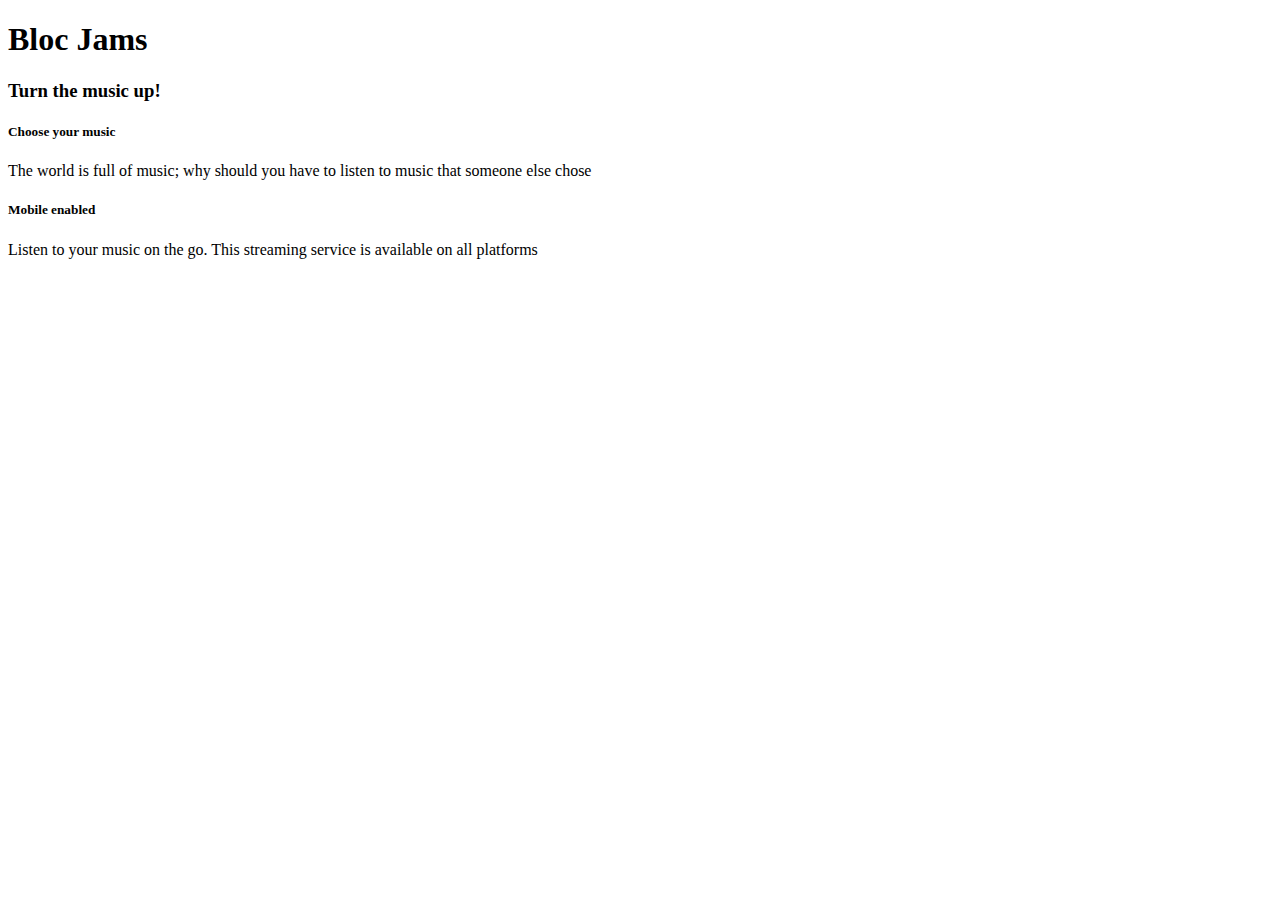
==== index.html @ 8df7ac08 "assignment 2" ====
<!DOCTYPE html>
<html>
  <head>
  <title>Bloc Jams</title>
  </head>
  <body>
    <nav>   <!-- navigation bar -->
    </nav>
    <section>   <!-- hero content -->
        <h1>Bloc Jams</h1>
        <h3>Turn the music up!</h3>
    </section>
    <section>   <!-- selling points -->
      <section>
         <h5>Choose your music</h5>
        <p>The world is full of music; why should you have to listen to music that someone else chose</p>
      </section>
      <section>
          <h5>Mobile enabled</h5>
          <p>Listen to your music on the go. This streaming service is available on all platforms</p>
      </section>
    </section>
  </body>
</html>
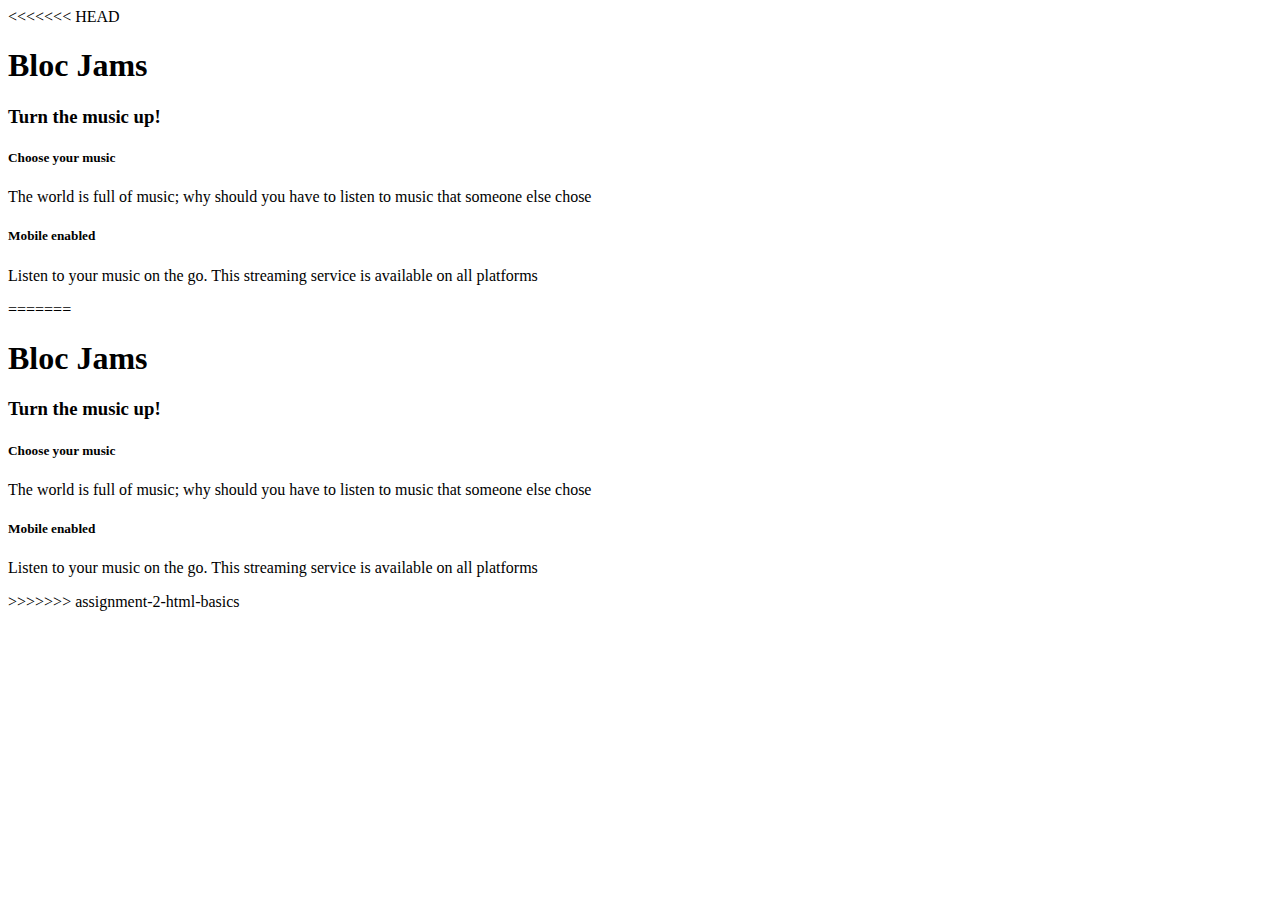
==== commit 7f5dc179: "index.html" ====
--- a/index.html
+++ b/index.html
@@ -4,6 +4,24 @@
   <title>Bloc Jams</title>
   </head>
   <body>
+<<<<<<< HEAD
+    <div>   <!-- navigation bar -->
+    </div>
+    <div>   <!-- hero content -->
+        <h1>Bloc Jams</h1>
+        <h3>Turn the music up!</h3>
+    </div>
+    <div>   <!-- selling points -->
+      <div>
+         <h5>Choose your music</h5>
+        <p>The world is full of music; why should you have to listen to music that someone else chose</p>
+      </div>
+      <div>
+          <h5>Mobile enabled</h5>
+          <p>Listen to your music on the go. This streaming service is available on all platforms</p>
+      </div>
+    <div>
+=======
     <nav>   <!-- navigation bar -->
     </nav>
     <section>   <!-- hero content -->
@@ -20,5 +38,6 @@
           <p>Listen to your music on the go. This streaming service is available on all platforms</p>
       </section>
     </section>
+>>>>>>> assignment-2-html-basics
   </body>
 </html>
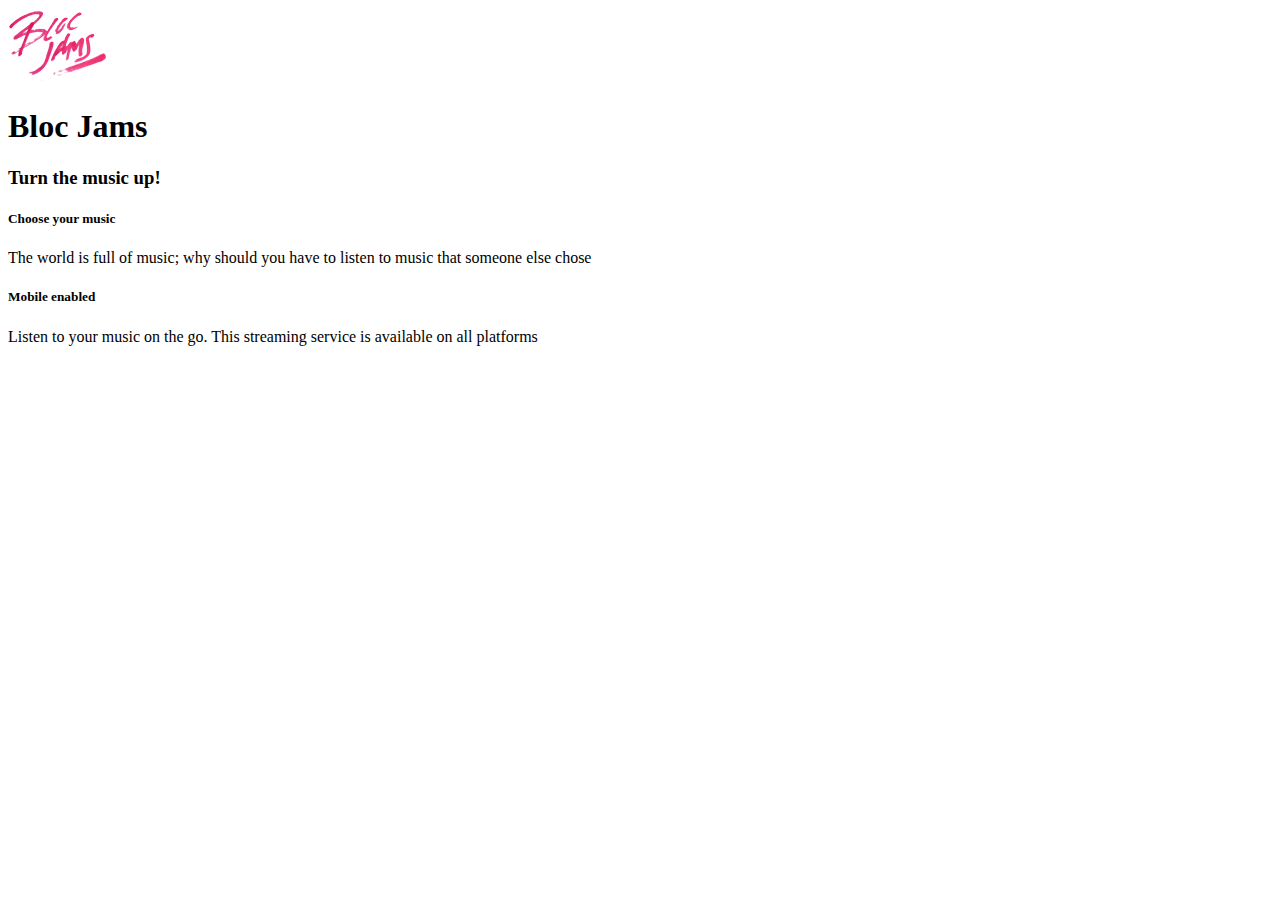
==== commit 5ff26874: "checkpoint 6" ====
--- a/index.html
+++ b/index.html
@@ -1,17 +1,23 @@
 <!DOCTYPE html>
 <html>
   <head>
-  <title>Bloc Jams</title>
+    <title>Bloc Jams</title>
+      <link rel="stylesheet" type="text/css" href="http://fonts.googleapis.com/css?family=Open+Sans:400,800,600,700,300">
+      <link rel="stylesheet" type="text/css" href="http://code.ionicframework.com/ionicons/2.0.1/css/ionicons.min.css">
+      <link rel="stylesheet" type="text/css" href="styles/normalize.css">
+      <link rel="stylesheet" type="text/css" href="styles/main.css">
   </head>
   <body>
-<<<<<<< HEAD
-    <div>   <!-- navigation bar -->
-    </div>
-    <div>   <!-- hero content -->
+  <body class="landing">
+    <nav>   <!-- navigation bar -->
+    <nav  class="navbar"> <!-- nav bar -->
+        <img src="assets/images/bloc_jams_logo.png" alt="bloc jams logo" class="logo">
+    </nav>
+    <section>   <!-- hero content -->
         <h1>Bloc Jams</h1>
         <h3>Turn the music up!</h3>
-    </div>
-    <div>   <!-- selling points -->
+    </section>
+    <section>   <!-- selling points -->
       <div>
          <h5>Choose your music</h5>
         <p>The world is full of music; why should you have to listen to music that someone else chose</p>
@@ -21,23 +27,5 @@
           <p>Listen to your music on the go. This streaming service is available on all platforms</p>
       </div>
     <div>
-=======
-    <nav>   <!-- navigation bar -->
-    </nav>
-    <section>   <!-- hero content -->
-        <h1>Bloc Jams</h1>
-        <h3>Turn the music up!</h3>
-    </section>
-    <section>   <!-- selling points -->
-      <section>
-         <h5>Choose your music</h5>
-        <p>The world is full of music; why should you have to listen to music that someone else chose</p>
-      </section>
-      <section>
-          <h5>Mobile enabled</h5>
-          <p>Listen to your music on the go. This streaming service is available on all platforms</p>
-      </section>
-    </section>
->>>>>>> assignment-2-html-basics
   </body>
 </html>
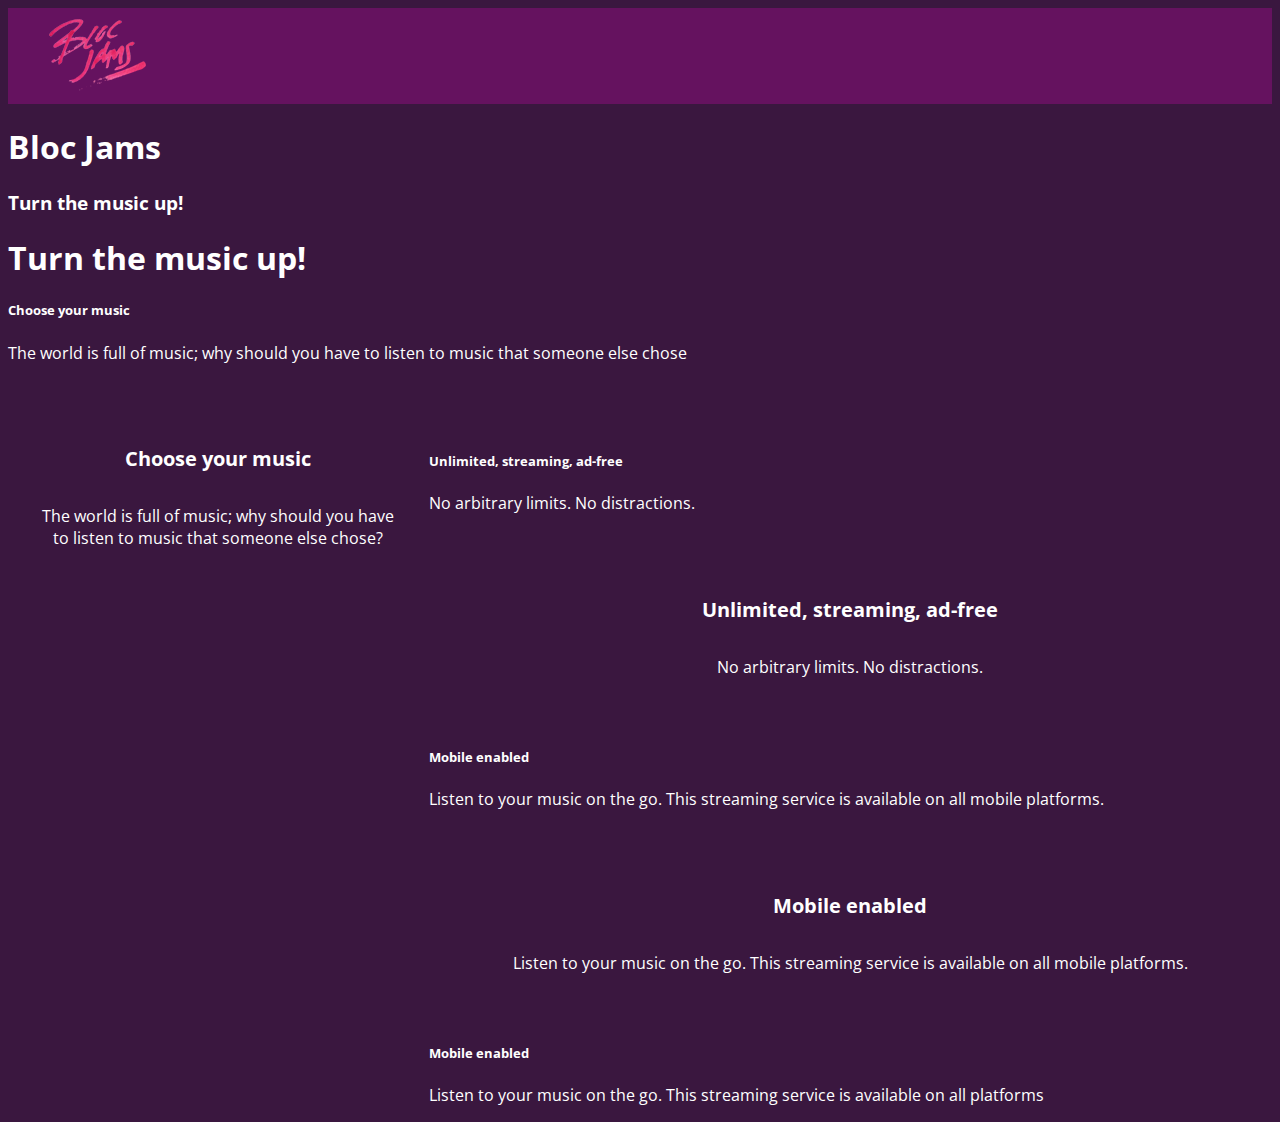
==== commit 322336e7: "styles/main.css" ====
--- a/index.html
+++ b/index.html
@@ -14,13 +14,38 @@
         <img src="assets/images/bloc_jams_logo.png" alt="bloc jams logo" class="logo">
     </nav>
     <section>   <!-- hero content -->
+    <section class="hero-conent">
         <h1>Bloc Jams</h1>
         <h3>Turn the music up!</h3>
+        <h1 class="hero-title">Turn the music up!<h1>
     </section>
     <section>   <!-- selling points -->
       <div>
          <h5>Choose your music</h5>
         <p>The world is full of music; why should you have to listen to music that someone else chose</p>
+        <section class="selling-points"> <!-- selling points -->
+                     <div class="point">
+                         <span class="ion-music-note"></span>
+                         <h5 class="point-title">Choose your music</h5>
+                         <p class="point-description">The world is full of music; why should you have to listen to music that someone else chose?</p>
+                     </div>
+                     <div>
+                         <h5>Unlimited, streaming, ad-free</h5>
+                         <p>No arbitrary limits. No distractions.</p>
+                     <div class="point">
+                         <span class="ion-radio-waves"></span>
+                         <h5 class="point-title">Unlimited, streaming, ad-free</h5>
+                         <p class="point-description">No arbitrary limits. No distractions.</p>
+                     </div>
+                     <div>
+                         <h5>Mobile enabled</h5>
+                         <p>Listen to your music on the go. This streaming service is available on all mobile platforms.</p>
+                     <div class="point">
+                         <span class="ion-iphone"></span>
+                         <h5 class="point-title">Mobile enabled</h5>
+                         <p class="point-description">Listen to your music on the go. This streaming service is available on all mobile platforms.</p>
+                     </div>
+
       </div>
       <div>
           <h5>Mobile enabled</h5>
--- a/styles/main.css
+++ b/styles/main.css
@@ -0,0 +1,77 @@
+html {
+    height: 100%; /* makes sure our HTML takes up 100% of the browser window */
+    font-size: 100%;
+}
+
+body {
+    font-family: 'Open Sans'; /* sets our font to the "Open Sans" typeface */
+    color: white;             /* sets the text color to white */
+    min-height: 100%;         /* says the height of the body must be, at minimum, 100% of the window */
+}
+
+body.landing {
+    background-color: rgb(58,23,63); /* sets the background color to an RGB value (see below) */
+}
+body.landing {
+    background-color: rgb(58,23,63);
+}
+
+.navbar {
+    padding: 0.5rem;
+    background-color: rgb(101,18,95);
+}
+
+.navbar .logo {
+    position: relative; /* positioning will be explained in a resource */
+    left: 2rem;
+}
+.hero-content {
+    position: relative; /* positioning will be explained in a resource */
+    min-height: 600px;  /* hero content element must be _at least_ 600 pixels */
+    background-image: url(../assets/images/bloc_jams_bg.jpg);
+    background-repeat: no-repeat;
+    background-position: center center;
+    background-size: cover;
+}
+.hero-content .hero-title {
+    position: absolute;             /* positioning will be explained in a resource */
+    top: 40%;                       /* positioning will be explained in a resource */
+    -webkit-transform: translateY(-50%);
+    -moz-transform: translateY(-50%);
+    -ms-transform: translateY(-50%);
+    transform: translateY(-50%);
+    width: 100%;                    /* makes sure the title inhabits the full width of its container */
+    text-align: center;             /* aligns text in the horizontal center of the element */
+    font-size: 4rem;                /* specifies the size of the font in root em units */
+    font-weight: 300;               /* makes the font thinner or lighter weight */
+    text-transform: uppercase;      /* transforms the text to be all uppercase lettering */
+    letter-spacing: 0.5rem;         /* puts 0.5 root ems worth of space between each letter */
+    text-shadow: 1px 1px 0px rgb(58,23,63); /* creates a shadow underneath the text for readability over the image */
+}
+.selling-points {
+    position: relative;
+    display: table;
+    width: 100%;
+    -webkit-box-sizing: border-box;
+    -moz-box-sizing: border-box;
+    box-sizing: border-box; /* we'll explain this in a resource */
+}
+
+.point {
+    display: table-cell;
+    position: relative;
+    width: 33.3%;
+    padding: 2rem;
+    text-align: center;
+}
+
+.point .point-title {
+    font-size: 1.25rem;
+}
+
+.ion-music-note,
+.ion-radio-waves,
+.ion-iphone {
+    color: rgb(233,50,117);
+    font-size: 5rem;
+}
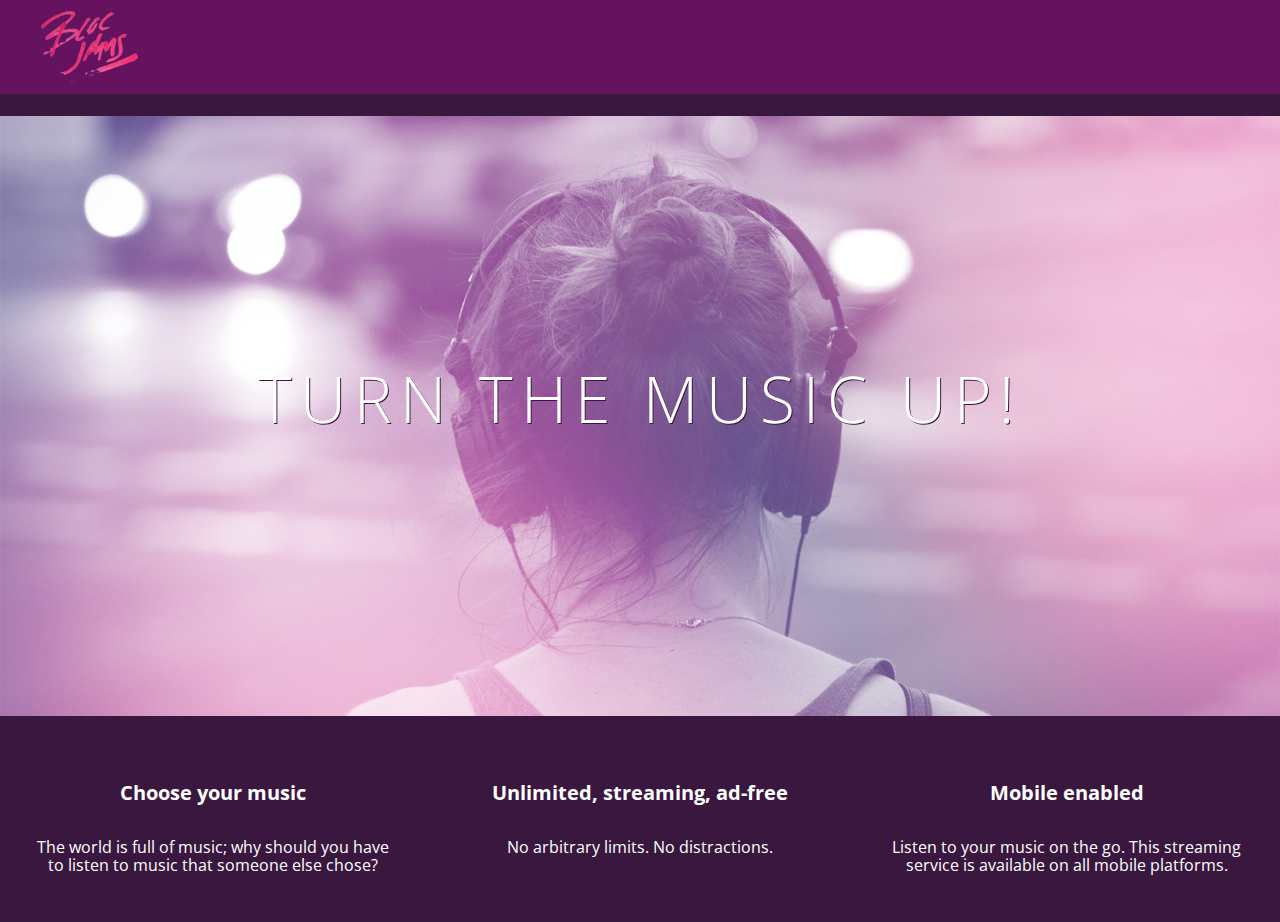
==== commit 2b74b550: "checkpoint 6" ====
--- a/index.html
+++ b/index.html
@@ -2,10 +2,12 @@
 <html>
   <head>
     <title>Bloc Jams</title>
+      <meta name="viewport" content="width=device-width, initial-scale=1">
       <link rel="stylesheet" type="text/css" href="http://fonts.googleapis.com/css?family=Open+Sans:400,800,600,700,300">
       <link rel="stylesheet" type="text/css" href="http://code.ionicframework.com/ionicons/2.0.1/css/ionicons.min.css">
       <link rel="stylesheet" type="text/css" href="styles/normalize.css">
       <link rel="stylesheet" type="text/css" href="styles/main.css">
+      <link rel="stylesheet" type="text/css" href="styles/landing.css">
   </head>
   <body>
   <body class="landing">
@@ -13,44 +15,28 @@
     <nav  class="navbar"> <!-- nav bar -->
         <img src="assets/images/bloc_jams_logo.png" alt="bloc jams logo" class="logo">
     </nav>
-    <section>   <!-- hero content -->
-    <section class="hero-conent">
-        <h1>Bloc Jams</h1>
-        <h3>Turn the music up!</h3>
+    <section class="hero-content">
         <h1 class="hero-title">Turn the music up!<h1>
     </section>
-    <section>   <!-- selling points -->
-      <div>
-         <h5>Choose your music</h5>
-        <p>The world is full of music; why should you have to listen to music that someone else chose</p>
         <section class="selling-points"> <!-- selling points -->
+          <section class="selling-points container">
                      <div class="point">
                          <span class="ion-music-note"></span>
                          <h5 class="point-title">Choose your music</h5>
                          <p class="point-description">The world is full of music; why should you have to listen to music that someone else chose?</p>
                      </div>
-                     <div>
-                         <h5>Unlimited, streaming, ad-free</h5>
-                         <p>No arbitrary limits. No distractions.</p>
                      <div class="point">
                          <span class="ion-radio-waves"></span>
                          <h5 class="point-title">Unlimited, streaming, ad-free</h5>
                          <p class="point-description">No arbitrary limits. No distractions.</p>
                      </div>
-                     <div>
-                         <h5>Mobile enabled</h5>
-                         <p>Listen to your music on the go. This streaming service is available on all mobile platforms.</p>
                      <div class="point">
                          <span class="ion-iphone"></span>
                          <h5 class="point-title">Mobile enabled</h5>
                          <p class="point-description">Listen to your music on the go. This streaming service is available on all mobile platforms.</p>
                      </div>
 
-      </div>
-      <div>
-          <h5>Mobile enabled</h5>
-          <p>Listen to your music on the go. This streaming service is available on all platforms</p>
-      </div>
-    <div>
+      </section>
+    </section>
   </body>
 </html>
--- a/styles/main.css
+++ b/styles/main.css
@@ -1,19 +1,19 @@
+
+*, *:before, *:after {
+    -moz-box-sizing: border-box;
+    -webkit-box-sizing: border-box;
+    box-sizing: border-box;
+}
+
 html {
-    height: 100%; /* makes sure our HTML takes up 100% of the browser window */
+    height: 100%;
     font-size: 100%;
 }
 
 body {
-    font-family: 'Open Sans'; /* sets our font to the "Open Sans" typeface */
-    color: white;             /* sets the text color to white */
-    min-height: 100%;         /* says the height of the body must be, at minimum, 100% of the window */
-}
-
-body.landing {
-    background-color: rgb(58,23,63); /* sets the background color to an RGB value (see below) */
-}
-body.landing {
-    background-color: rgb(58,23,63);
+    font-family: 'Open Sans';
+    color: white;
+    min-height: 100%;
 }
 
 .navbar {
@@ -21,57 +21,7 @@
     background-color: rgb(101,18,95);
 }
 
-.navbar .logo {
-    position: relative; /* positioning will be explained in a resource */
+.navbar > .logo {
+    position: relative;
     left: 2rem;
 }
-.hero-content {
-    position: relative; /* positioning will be explained in a resource */
-    min-height: 600px;  /* hero content element must be _at least_ 600 pixels */
-    background-image: url(../assets/images/bloc_jams_bg.jpg);
-    background-repeat: no-repeat;
-    background-position: center center;
-    background-size: cover;
-}
-.hero-content .hero-title {
-    position: absolute;             /* positioning will be explained in a resource */
-    top: 40%;                       /* positioning will be explained in a resource */
-    -webkit-transform: translateY(-50%);
-    -moz-transform: translateY(-50%);
-    -ms-transform: translateY(-50%);
-    transform: translateY(-50%);
-    width: 100%;                    /* makes sure the title inhabits the full width of its container */
-    text-align: center;             /* aligns text in the horizontal center of the element */
-    font-size: 4rem;                /* specifies the size of the font in root em units */
-    font-weight: 300;               /* makes the font thinner or lighter weight */
-    text-transform: uppercase;      /* transforms the text to be all uppercase lettering */
-    letter-spacing: 0.5rem;         /* puts 0.5 root ems worth of space between each letter */
-    text-shadow: 1px 1px 0px rgb(58,23,63); /* creates a shadow underneath the text for readability over the image */
-}
-.selling-points {
-    position: relative;
-    display: table;
-    width: 100%;
-    -webkit-box-sizing: border-box;
-    -moz-box-sizing: border-box;
-    box-sizing: border-box; /* we'll explain this in a resource */
-}
-
-.point {
-    display: table-cell;
-    position: relative;
-    width: 33.3%;
-    padding: 2rem;
-    text-align: center;
-}
-
-.point .point-title {
-    font-size: 1.25rem;
-}
-
-.ion-music-note,
-.ion-radio-waves,
-.ion-iphone {
-    color: rgb(233,50,117);
-    font-size: 5rem;
-}
--- a/styles/landing.css
+++ b/styles/landing.css
@@ -0,0 +1,52 @@
+body.landing {
+    background-color: rgb(58,23,63);
+}
+
+.hero-content {
+    position: relative;
+    min-height: 600px;
+    background-image: url(../assets/images/bloc_jams_bg.jpg);
+    background-repeat: no-repeat;
+    background-position: center center;
+    background-size: cover;
+}
+
+.hero-content .hero-title {
+    position: absolute;
+    top: 40%;
+    -webkit-transform: translateY(-50%);
+    -moz-transform: translateY(-50%);
+    transform: translateY(-50%);
+    width: 100%;
+    text-align: center;
+    font-size: 4rem;
+    font-weight: 300;
+    text-transform: uppercase;
+    letter-spacing: 0.5rem;
+    text-shadow: 1px 1px 0px rgb(58,23,63);
+}
+
+.selling-points {
+    position: relative;
+    display: table;
+    width: 100%;
+}
+
+.point {
+    display: table-cell;
+    position: relative;
+    padding: 2rem;
+    width: 33.3%;
+    text-align: center;
+}
+
+.point  .point-title {
+    font-size: 1.25rem;
+}
+
+.ion-music-note,
+.ion-radio-waves,
+.ion-iphone {
+    color: rgb(233,50,117);
+    font-size: 5rem;
+}
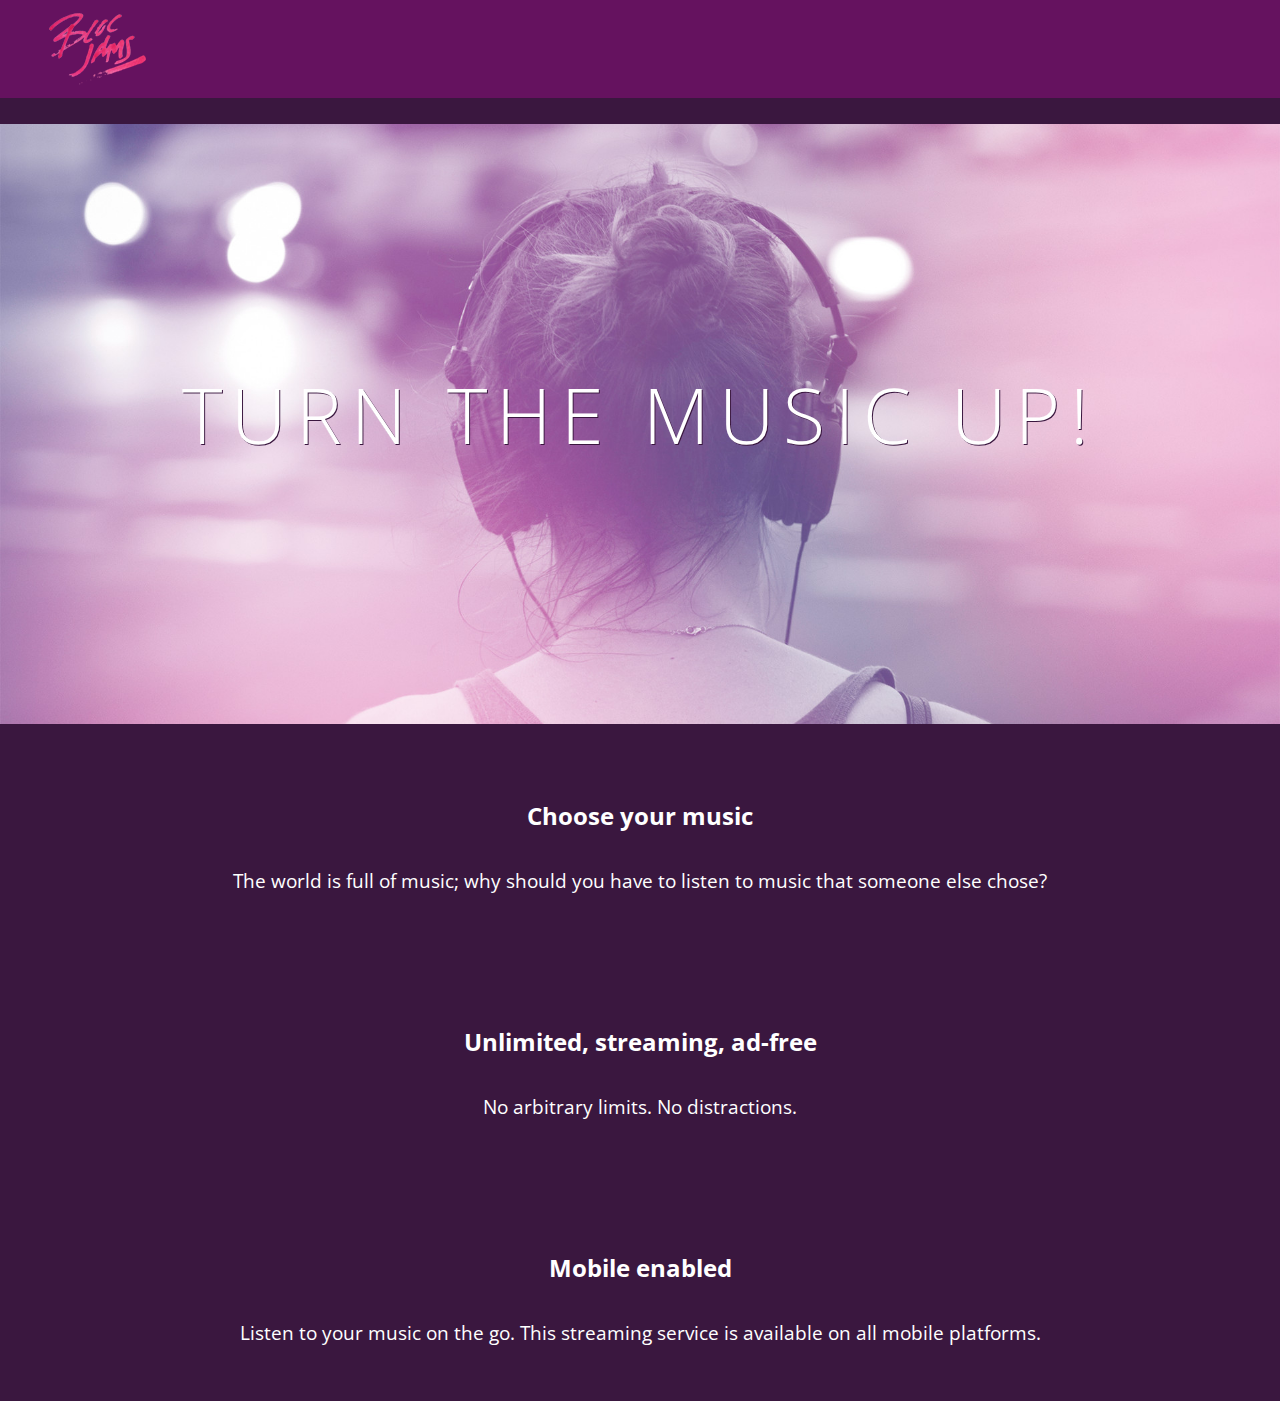
==== commit 2cbd5705: "Checkpoint 7 updates" ====
--- a/index.html
+++ b/index.html
@@ -18,7 +18,6 @@
     <section class="hero-content">
         <h1 class="hero-title">Turn the music up!<h1>
     </section>
-        <section class="selling-points"> <!-- selling points -->
           <section class="selling-points container">
                      <div class="point">
                          <span class="ion-music-note"></span>
--- a/styles/main.css
+++ b/styles/main.css
@@ -1,4 +1,3 @@
-
 *, *:before, *:after {
     -moz-box-sizing: border-box;
     -webkit-box-sizing: border-box;
@@ -25,3 +24,14 @@
     position: relative;
     left: 2rem;
 }
+...
+
+/* Medium and small screens (640px) */
+@media (min-width: 640px) {
+  html { font-size: 112%; }
+}
+
+/* Large screens (1024px) */
+@media (min-width: 1024px) {
+  html { font-size: 120%; }
+}
--- a/styles/landing.css
+++ b/styles/landing.css
@@ -28,15 +28,11 @@
 
 .selling-points {
     position: relative;
-    display: table;
-    width: 100%;
 }
 
 .point {
-    display: table-cell;
     position: relative;
     padding: 2rem;
-    width: 33.3%;
     text-align: center;
 }
 
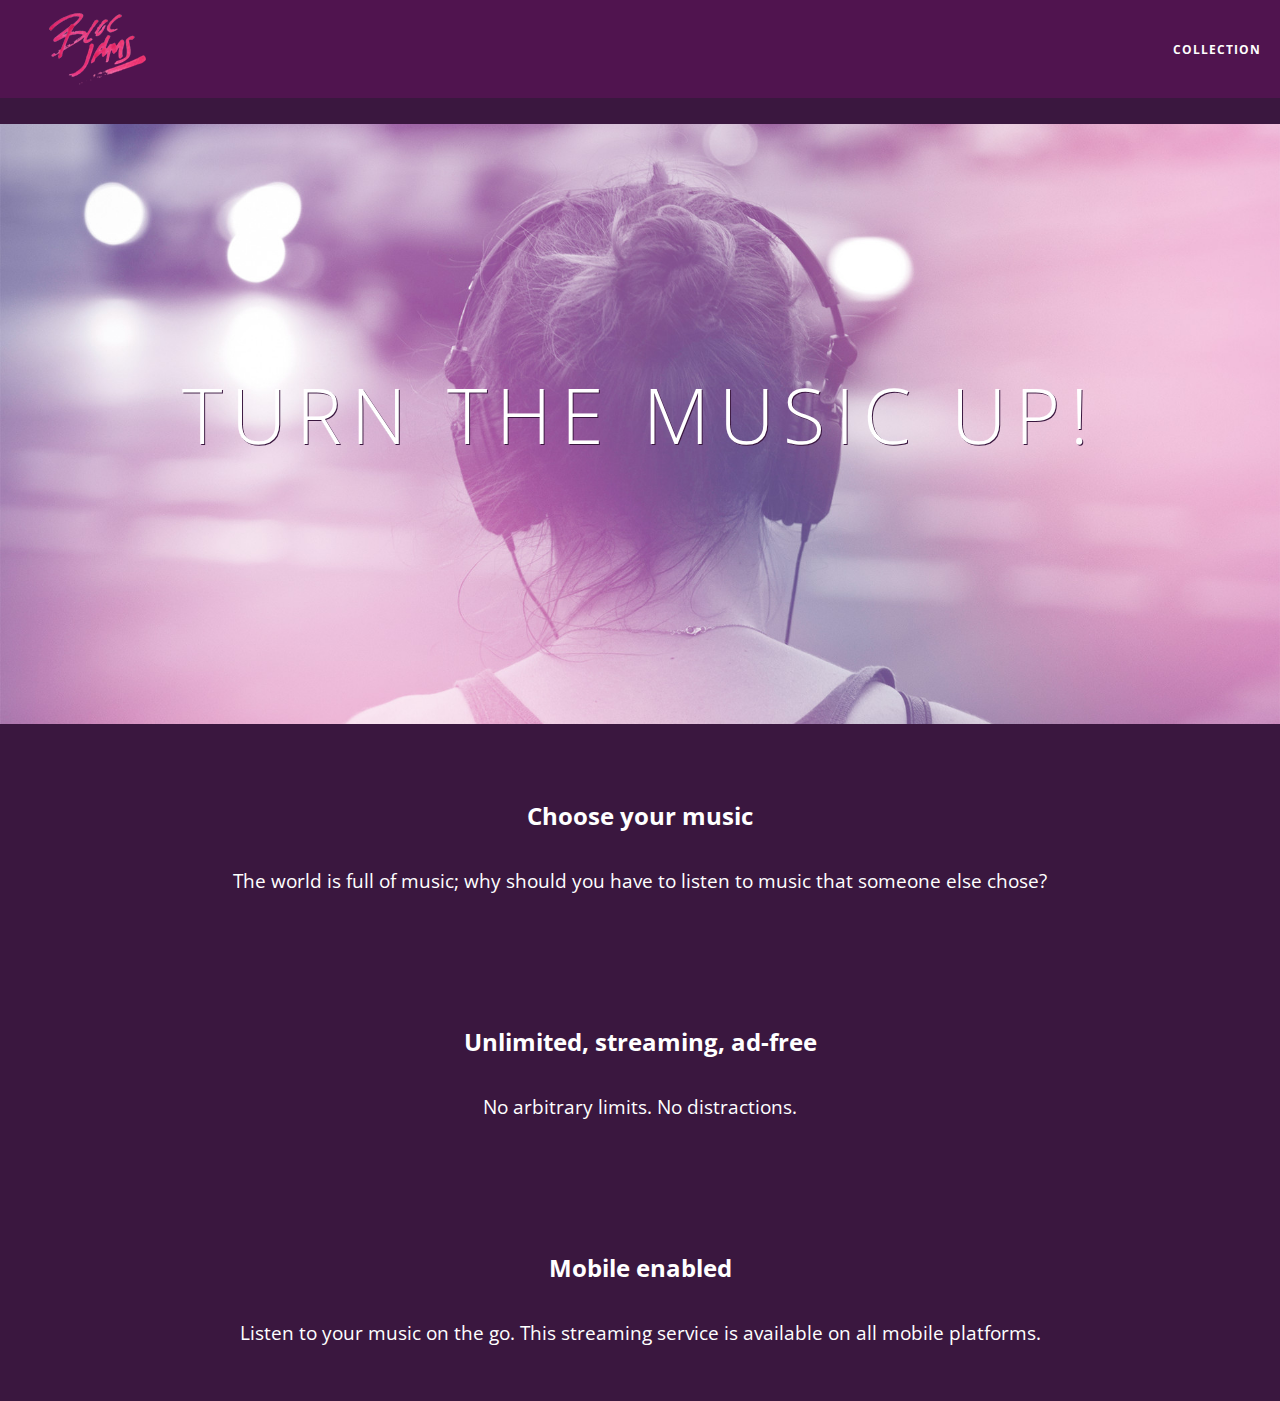
==== commit deab26b7: "temp" ====
--- a/index.html
+++ b/index.html
@@ -13,7 +13,12 @@
   <body class="landing">
     <nav>   <!-- navigation bar -->
     <nav  class="navbar"> <!-- nav bar -->
-        <img src="assets/images/bloc_jams_logo.png" alt="bloc jams logo" class="logo">
+      <a href="index.html" class="logo">
+          <img src="assets/images/bloc_jams_logo.png" alt="bloc jams logo">
+      </a>
+      <div class="links-container">
+          <a href="collection.html" class="navbar-link">collection</a>
+      </div>
     </nav>
     <section class="hero-content">
         <h1 class="hero-title">Turn the music up!<h1>
--- a/styles/main.css
+++ b/styles/main.css
@@ -16,15 +16,55 @@
 }
 
 .navbar {
+    position: relative;
     padding: 0.5rem;
-    background-color: rgb(101,18,95);
+    /* #1 */
+    background-color: rgba(101,18,95,0.5);
+    /* #2 */
+    z-index: 1;
 }
 
-.navbar > .logo {
+.navbar .logo {
     position: relative;
     left: 2rem;
+    cursor: pointer;
 }
-...
+
+.navbar .links-container {
+    display: table;
+    position: absolute;
+    top: 0;
+    right: 0;
+    height: 100px;
+    color: white;
+}
+
+.links-container .navbar-link {
+    display: table-cell;
+    position: relative;
+    height: 100%;
+    padding-left: 1rem;
+    padding-right: 1rem;
+    /* #3 */
+    vertical-align: middle;
+    color: white;
+    font-size: 0.625rem;
+    letter-spacing: 0.05rem;
+    font-weight: 700;
+    text-transform: uppercase;
+    /* #4 */
+    text-decoration: none;
+    cursor: pointer;
+}
+
+  /* #5 */
+.links-container .navbar-link:hover {
+    color: rgb(233,50,117);
+}
+
+.links-container .navbar-link:active {
+    background-color: rgb(255,255,255)
+}
 
 /* Medium and small screens (640px) */
 @media (min-width: 640px) {
@@ -35,3 +75,10 @@
 @media (min-width: 1024px) {
   html { font-size: 120%; }
 }
+.clearfix::after {
+   content: ".";
+   visibility: hidden;
+   display: block;
+   height: 0;
+   clear: both;
+}
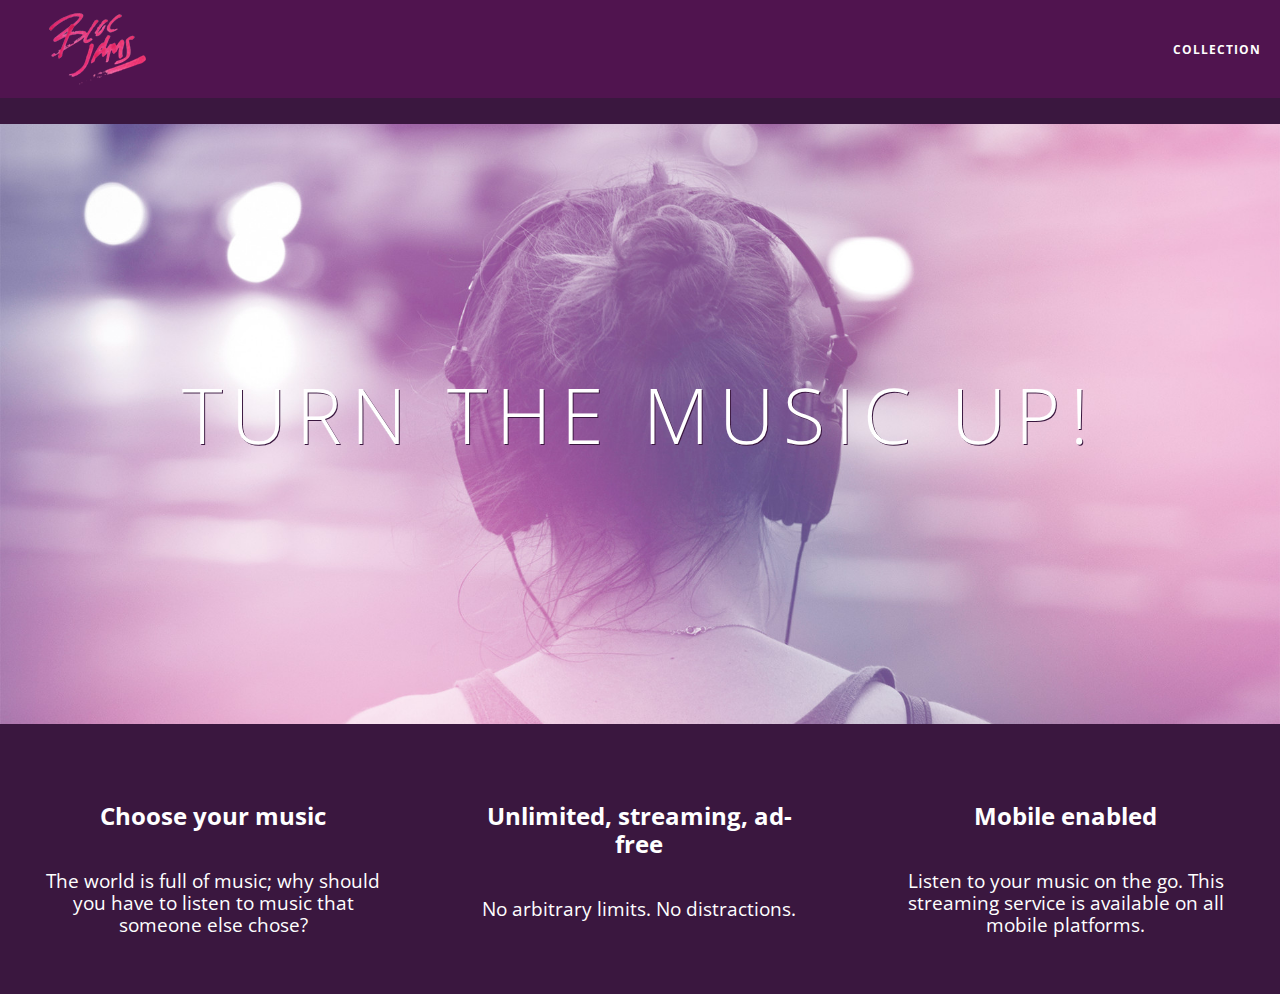
==== commit 434877ff: "assignment 8" ====
--- a/index.html
+++ b/index.html
@@ -9,9 +9,7 @@
       <link rel="stylesheet" type="text/css" href="styles/main.css">
       <link rel="stylesheet" type="text/css" href="styles/landing.css">
   </head>
-  <body>
   <body class="landing">
-    <nav>   <!-- navigation bar -->
     <nav  class="navbar"> <!-- nav bar -->
       <a href="index.html" class="logo">
           <img src="assets/images/bloc_jams_logo.png" alt="bloc jams logo">
@@ -22,19 +20,19 @@
     </nav>
     <section class="hero-content">
         <h1 class="hero-title">Turn the music up!<h1>
-    </section>
+    </section
           <section class="selling-points container">
-                     <div class="point">
+                     <div class="point column third">
                          <span class="ion-music-note"></span>
                          <h5 class="point-title">Choose your music</h5>
                          <p class="point-description">The world is full of music; why should you have to listen to music that someone else chose?</p>
                      </div>
-                     <div class="point">
+                     <div class="point column third">
                          <span class="ion-radio-waves"></span>
                          <h5 class="point-title">Unlimited, streaming, ad-free</h5>
                          <p class="point-description">No arbitrary limits. No distractions.</p>
                      </div>
-                     <div class="point">
+                     <div class="point column third">
                          <span class="ion-iphone"></span>
                          <h5 class="point-title">Mobile enabled</h5>
                          <p class="point-description">Listen to your music on the go. This streaming service is available on all mobile platforms.</p>
--- a/styles/main.css
+++ b/styles/main.css
@@ -15,6 +15,10 @@
     min-height: 100%;
 }
 
+body.landing {
+    background-color: rgb(58,23,63); /* sets the background color to an RGB value (see below) */
+}
+
 .navbar {
     position: relative;
     padding: 0.5rem;
@@ -28,6 +32,58 @@
     position: relative;
     left: 2rem;
     cursor: pointer;
+}
+
+.hero-content {
+    position: relative; /* positioning will be explained in a resource */
+    min-height: 600px;  /* hero content element must be _at least_ 600 pixels */
+    background-image: url(../assets/images/bloc_jams_bg.jpg);
+    background-repeat: no-repeat;
+    background-position: center center;
+    background-size: cover;
+}
+.hero-content .hero-title {
+    position: absolute;             /* positioning will be explained in a resource */
+    top: 40%;                       /* positioning will be explained in a resource */
+    -webkit-transform: translateY(-50%);
+    -moz-transform: translateY(-50%);
+    -ms-transform: translateY(-50%);
+    transform: translateY(-50%);
+    width: 100%;                    /* makes sure the title inhabits the full width of its container */
+    text-align: center;             /* aligns text in the horizontal center of the element */
+    font-size: 4rem;                /* specifies the size of the font in root em units */
+    font-weight: 300;               /* makes the font thinner or lighter weight */
+    text-transform: uppercase;      /* transforms the text to be all uppercase lettering */
+    letter-spacing: 0.5rem;         /* puts 0.5 root ems worth of space between each letter */
+    text-shadow: 1px 1px 0px rgb(58,23,63); /* creates a shadow underneath the text for readability over the image */
+}
+
+.selling-points {
+    position: relative;
+    display: table;
+    width: 100%;
+    -webkit-box-sizing: border-box;
+    -moz-box-sizing: border-box;
+    box-sizing: border-box; /* we'll explain this in a resource */
+}
+
+.point {
+    display: table-cell;
+    position: relative;
+    width: 33.3%;
+    padding: 2rem;
+    text-align: center;
+}
+
+.point .point-title {
+    font-size: 1.25rem;
+}
+
+.ion-music-note,
+.ion-radio-waves,
+.ion-iphone {
+    color: rgb(233,50,117);
+    font-size: 5rem;
 }
 
 .navbar .links-container {
@@ -69,11 +125,39 @@
 /* Medium and small screens (640px) */
 @media (min-width: 640px) {
   html { font-size: 112%; }
+
+    .column {
+        float: left;
+        padding-left: 1rem;
+        padding-right: 1rem;
+    }
 }
 
+.column.full { width: 100%; }
+.column.two-thirds { width: 66.7%; }
+.column.half { width: 50%; }
+.column.third { width: 33.3%; }
+.column.fourth { width: 25%; }
+.column.flow-opposite { float: right; }
 /* Large screens (1024px) */
 @media (min-width: 1024px) {
   html { font-size: 120%; }
+  .column {
+         float: left;
+         padding-left: 1rem;
+         padding-right: 1rem;
+}
+
+    .column.full { width: 100%; }
+    .column.two-thirds { width: 66.7%; }
+    .column.half { width: 50%; }
+    .column.third { width: 33.3%; }
+    .column.fourth { width: 25%; }
+    .column.flow-opposite { float: right; }
+}
+.container {
+    margin: 0 auto;
+    max-width: 64rem;
 }
 .clearfix::after {
    content: ".";
